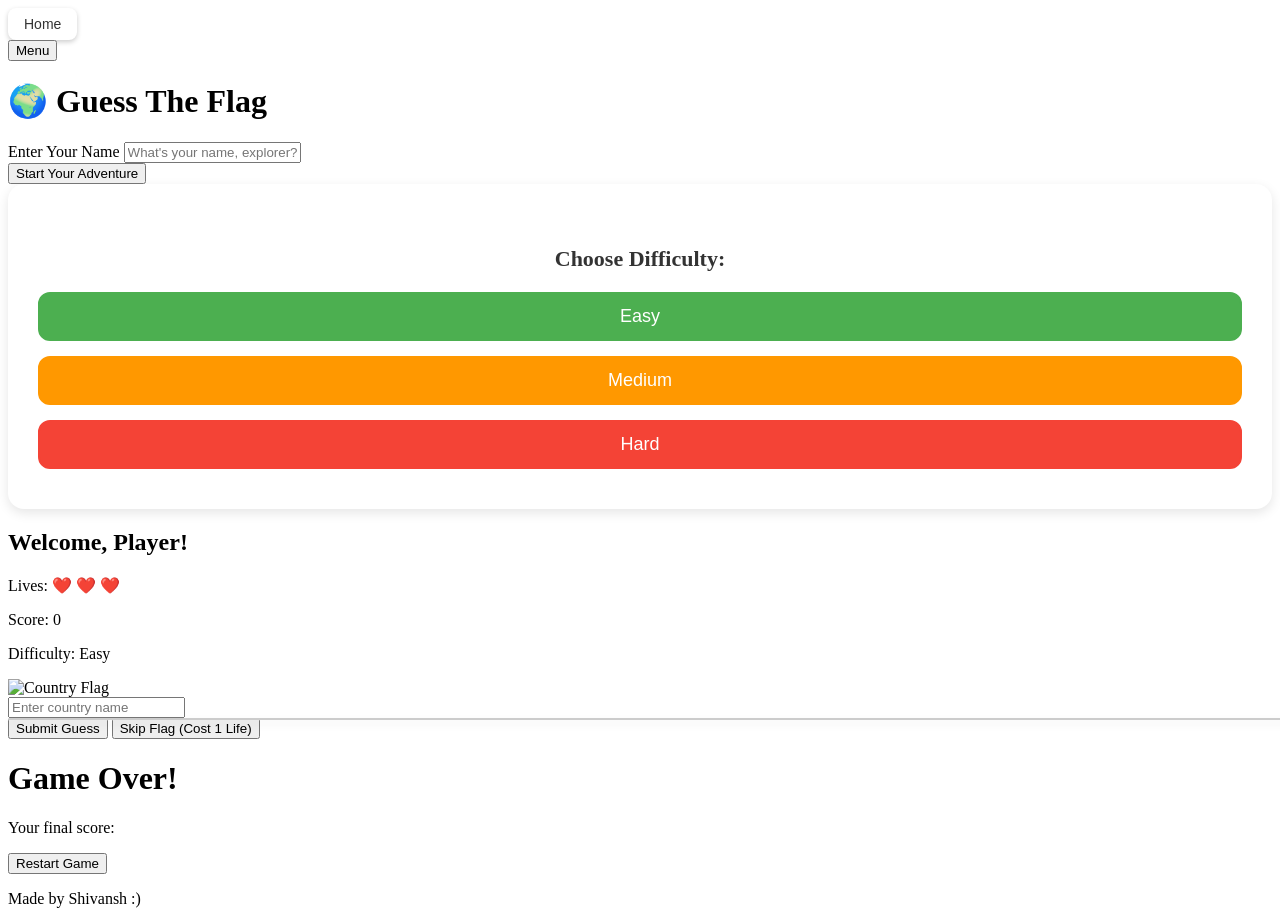
==== index.html @ b685296e "Base Files Pushed" ====
<!DOCTYPE html>
<html lang="en">
  <head>
    <meta charset="UTF-8" />
    <meta name="viewport" content="width=device-width, initial-scale=1.0" />
    <title>Flag Guessing Adventure</title>
    <link href="https://cdn.jsdelivr.net/npm/tailwindcss@2.2.19/dist/tailwind.min.css" rel="stylesheet" />
    <link href="styles.css" rel="stylesheet" />
    <link rel="icon" href="data:image/svg+xml,%3Csvg xmlns='http://www.w3.org/2000/svg' viewBox='0 0 100 100'%3E%3Ccircle cx='50' cy='50' r='40' fill='%234CAF50' /%3E%3Ctext x='50%' y='50%' font-size='48' text-anchor='middle' fill='white'%3E🌍%3C/text%3E%3C/svg%3E" />
  

</head>
  <body class="bg-gradient-to-br from-blue-500 to-purple-600 min-h-screen flex items-center justify-center">
    <div id="home-btn-fixed" class="fixed top-4 left-4 z-10">
      <button id="home-btn-fixed-element" class="home-btn">Home</button>
    </div>
<!-- Menu Button -->
<button id="menu-btn" class="fixed top-4 right-20 z-10 bg-blue-500 text-white p-2 rounded-md shadow-md hover:bg-blue-600 focus:outline-none">Menu</button>

<!-- Menu Dropdown -->
<div id="menu" class="hidden absolute top-12 right-20 bg-white text-black border border-gray-300 rounded-md shadow-lg w-40 opacity-0 transition-opacity duration-300 ease-in-out">
  <a href="about.html" id="about-link" class="block px-4 py-2 hover:bg-gray-200">About</a>
  <a href="https://github.com/ShiiiivanshSingh/Flag-Guess-" target="_blank" id="repo-link" class="block px-4 py-2 hover:bg-gray-200">Repo</a>
</div>


    <div id="landing-page" class="w-96 bg-white rounded-xl shadow-2xl p-8 text-center">
      <h1 class="text-3xl font-bold mb-6 text-gray-800">🌍 Guess The Flag</h1>
      <div class="mb-6">
        <label for="player-name" class="block text-gray-700 mb-2">Enter Your Name</label>
        <input type="text" id="player-name" placeholder="What's your name, explorer?" class="w-full p-3 border rounded-lg focus:outline-none focus:ring-2 focus:ring-blue-500" />
      </div>
      <button id="start-game-btn" class="w-full bg-blue-500 text-white py-3 rounded-lg hover:bg-blue-600 transition duration-300 mb-4">Start Your Adventure</button>
    </div>

    <div id="difficulty-screen" class="hidden mb-6 text-center">
      <div class="difficulty-options">
        <p class="difficulty-label">Choose Difficulty:</p>
        <div class="difficulty-container">
          <button id="easy-btn" class="difficulty-btn easy">Easy</button>
          <button id="medium-btn" class="difficulty-btn medium">Medium</button>
          <button id="hard-btn" class="difficulty-btn hard">Hard</button>
        </div>
      </div>
    </div>

    <div id="game-container" class="hidden w-full max-w-md bg-white rounded-xl shadow-2xl p-6 text-center">
      <h2 id="player-greeting" class="text-2xl font-bold mb-4">Welcome, Player!</h2>
      <div class="flex justify-between mb-4">
        <p class="text-sm">Lives: <span id="lives">❤️ ❤️ ❤️</span></p>
        <p class="text-sm">Score: <span id="score-value">0</span></p>
      </div>
      <p id="difficulty-label" class="text-lg font-semibold mb-2">Difficulty: Easy</p>
      <div class="mb-4 h-6"><p id="hint" class="text-sm text-gray-600"></p></div>
      <div class="mb-6">
        <img id="flag-image" src="" alt="Country Flag" class="w-64 h-40 mx-auto object-cover border-2 rounded-lg" />
      </div>
      <div class="relative">
        <input type="text" id="guess" placeholder="Enter country name" class="w-full p-3 border rounded-lg mb-2 focus:outline-none focus:ring-2 focus:ring-blue-500" />
        <div id="suggestions" class="absolute z-10 w-full max-h-40 overflow-y-auto bg-white border rounded-lg shadow-lg"></div>
      </div>
      <button id="submit-btn" class="w-full bg-blue-500 text-white py-3 rounded-lg hover:bg-blue-600 transition duration-300">Submit Guess</button>
      <button id="skip-flag-btn" class="w-full bg-gray-500 text-white py-3 rounded-lg hover:bg-gray-600 transition duration-300 mt-4">Skip Flag (Cost 1 Life)</button>
      <p id="result" class="mt-4 text-lg font-semibold"></p>
    </div>

    <div id="game-over-screen" class="hidden w-full max-w-md bg-white rounded-xl shadow-2xl p-8 text-center">
      <h1 class="text-3xl font-bold mb-6 text-gray-800">Game Over!</h1>
      <p>Your final score: <span id="final-score"></span></p>
      <button id="restart-btn" class="w-full bg-blue-500 text-white py-3 rounded-lg hover:bg-blue-600 transition duration-300 mt-4">Restart Game</button>
      
      <p class="text-sm text-gray-500 mt-6">Made by Shivansh :)</p>
    </div>

    <script src="script.js"></script>
  </body>
</html>
---- styles.css ----
.difficulty-btn {
    padding: 12px 24px;
    font-size: 18px;
    width: 100%;
    cursor: pointer;
    transition: all 0.3s ease;
    border-radius: 12px;
    border: 2px solid transparent;
  }
  
  .difficulty-btn:hover {
    opacity: 0.8;
    transform: scale(1.05);
  }
  
  .difficulty-options {
    background-color: white;
    padding: 40px 30px;
    border-radius: 16px;
    box-shadow: 0 4px 12px rgba(0, 0, 0, 0.1);
    text-align: center;
  }
  
  .difficulty-container {
    display: grid;
    gap: 15px;
    grid-template-columns: 1fr;
    margin-top: 20px;
  }
  
  .difficulty-label {
    font-size: 22px;
    font-weight: bold;
    color: #333;
    margin-bottom: 20px;
  }
  
  .difficulty-btn.easy {
    background-color: #4caf50;
    color: white;
    border-color: #4caf50;
  }
  
  .difficulty-btn.medium {
    background-color: #ff9800;
    color: white;
    border-color: #ff9800;
  }
  
  .difficulty-btn.hard {
    background-color: #f44336;
    color: white;
    border-color: #f44336;
  }
  
  #home-btn-fixed-element {
    font-size: 14px;
    padding: 8px 16px;
    background-color: #ffffff;
    color: #333;
    border: none;
    border-radius: 8px;
    box-shadow: 0 2px 5px rgba(0, 0, 0, 0.2);
    cursor: pointer;
  }
  
  #home-btn-fixed-element:hover {
    background-color: #f0f0f0;
  }
  

 
  #menu {
    position: absolute;
    top: 5rem;  /* Adjust the dropdown to appear below the button */
    right: 3rem; /* Align the dropdown with the button */
    background-color: white;
    border: 1px solid #ccc;
    border-radius: 8px;
    box-shadow: 0 4px 6px rgba(0, 0, 0, 0.1);
    transition: opacity 0.3s ease-in-out, transform 0.3s ease-in-out;
    opacity: 0; /* Initially hidden */
    transform: translateY(-10px); /* Position the menu slightly above its final position */
  } 
  
  /* When the menu is visible */
  #menu.show {
    opacity: 1;
    transform: translateY(0); /* Menu slides down */
  }
  
  /* Mobile responsiveness */
  @media (max-width: 768px) {
    #menu-btn {
      top: 1.5rem; /* Adjust top positioning on smaller screens */
      right: 1rem; /* Adjust right positioning on smaller screens */
    }
  
    #menu {
      right: 1rem; /* Align the dropdown menu with the button */
    }
  }
  
  #suggestions {
    position: absolute;
    z-index: 10;
    width: 100%;
    max-height: 150px;
    overflow-y: auto;
    background-color: white;
    border: 1px solid #ccc;
    border-radius: 8px;
    box-shadow: 0 4px 8px rgba(0, 0, 0, 0.1);
  }
  
  #suggestions div {
    padding: 8px;
    cursor: pointer;
  }
  
  #suggestions div:hover {
    background-color: #f0f0f0;
  }
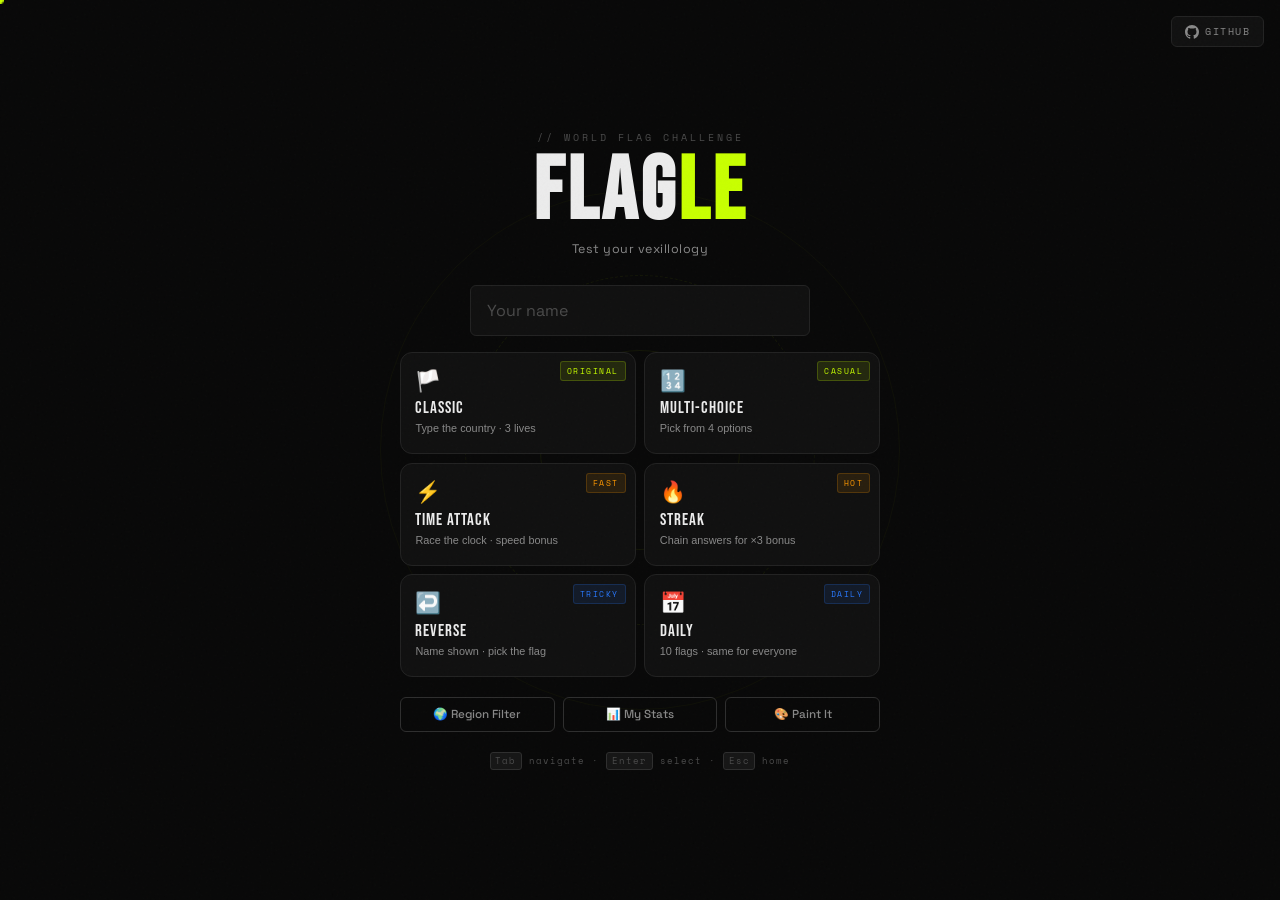
==== commit cf318f51: "V@>)" ====
--- a/index.html
+++ b/index.html
@@ -1,77 +1,279 @@
-<!DOCTYPE html>
-<html lang="en">
-  <head>
-    <meta charset="UTF-8" />
-    <meta name="viewport" content="width=device-width, initial-scale=1.0" />
-    <title>Flag Guessing Adventure</title>
-    <link href="https://cdn.jsdelivr.net/npm/tailwindcss@2.2.19/dist/tailwind.min.css" rel="stylesheet" />
-    <link href="styles.css" rel="stylesheet" />
-    <link rel="icon" href="data:image/svg+xml,%3Csvg xmlns='http://www.w3.org/2000/svg' viewBox='0 0 100 100'%3E%3Ccircle cx='50' cy='50' r='40' fill='%234CAF50' /%3E%3Ctext x='50%' y='50%' font-size='48' text-anchor='middle' fill='white'%3E🌍%3C/text%3E%3C/svg%3E" />
-  
-
-</head>
-  <body class="bg-gradient-to-br from-blue-500 to-purple-600 min-h-screen flex items-center justify-center">
-    <div id="home-btn-fixed" class="fixed top-4 left-4 z-10">
-      <button id="home-btn-fixed-element" class="home-btn">Home</button>
-    </div>
-<!-- Menu Button -->
-<button id="menu-btn" class="fixed top-4 right-20 z-10 bg-blue-500 text-white p-2 rounded-md shadow-md hover:bg-blue-600 focus:outline-none">Menu</button>
-
-<!-- Menu Dropdown -->
-<div id="menu" class="hidden absolute top-12 right-20 bg-white text-black border border-gray-300 rounded-md shadow-lg w-40 opacity-0 transition-opacity duration-300 ease-in-out">
-  <a href="about.html" id="about-link" class="block px-4 py-2 hover:bg-gray-200">About</a>
-  <a href="https://github.com/ShiiiivanshSingh/Flag-Guess-" target="_blank" id="repo-link" class="block px-4 py-2 hover:bg-gray-200">Repo</a>
-</div>
-
-
-    <div id="landing-page" class="w-96 bg-white rounded-xl shadow-2xl p-8 text-center">
-      <h1 class="text-3xl font-bold mb-6 text-gray-800">🌍 Guess The Flag</h1>
-      <div class="mb-6">
-        <label for="player-name" class="block text-gray-700 mb-2">Enter Your Name</label>
-        <input type="text" id="player-name" placeholder="What's your name, explorer?" class="w-full p-3 border rounded-lg focus:outline-none focus:ring-2 focus:ring-blue-500" />
-      </div>
-      <button id="start-game-btn" class="w-full bg-blue-500 text-white py-3 rounded-lg hover:bg-blue-600 transition duration-300 mb-4">Start Your Adventure</button>
-    </div>
-
-    <div id="difficulty-screen" class="hidden mb-6 text-center">
-      <div class="difficulty-options">
-        <p class="difficulty-label">Choose Difficulty:</p>
-        <div class="difficulty-container">
-          <button id="easy-btn" class="difficulty-btn easy">Easy</button>
-          <button id="medium-btn" class="difficulty-btn medium">Medium</button>
-          <button id="hard-btn" class="difficulty-btn hard">Hard</button>
-        </div>
-      </div>
-    </div>
-
-    <div id="game-container" class="hidden w-full max-w-md bg-white rounded-xl shadow-2xl p-6 text-center">
-      <h2 id="player-greeting" class="text-2xl font-bold mb-4">Welcome, Player!</h2>
-      <div class="flex justify-between mb-4">
-        <p class="text-sm">Lives: <span id="lives">❤️ ❤️ ❤️</span></p>
-        <p class="text-sm">Score: <span id="score-value">0</span></p>
-      </div>
-      <p id="difficulty-label" class="text-lg font-semibold mb-2">Difficulty: Easy</p>
-      <div class="mb-4 h-6"><p id="hint" class="text-sm text-gray-600"></p></div>
-      <div class="mb-6">
-        <img id="flag-image" src="" alt="Country Flag" class="w-64 h-40 mx-auto object-cover border-2 rounded-lg" />
-      </div>
-      <div class="relative">
-        <input type="text" id="guess" placeholder="Enter country name" class="w-full p-3 border rounded-lg mb-2 focus:outline-none focus:ring-2 focus:ring-blue-500" />
-        <div id="suggestions" class="absolute z-10 w-full max-h-40 overflow-y-auto bg-white border rounded-lg shadow-lg"></div>
-      </div>
-      <button id="submit-btn" class="w-full bg-blue-500 text-white py-3 rounded-lg hover:bg-blue-600 transition duration-300">Submit Guess</button>
-      <button id="skip-flag-btn" class="w-full bg-gray-500 text-white py-3 rounded-lg hover:bg-gray-600 transition duration-300 mt-4">Skip Flag (Cost 1 Life)</button>
-      <p id="result" class="mt-4 text-lg font-semibold"></p>
-    </div>
-
-    <div id="game-over-screen" class="hidden w-full max-w-md bg-white rounded-xl shadow-2xl p-8 text-center">
-      <h1 class="text-3xl font-bold mb-6 text-gray-800">Game Over!</h1>
-      <p>Your final score: <span id="final-score"></span></p>
-      <button id="restart-btn" class="w-full bg-blue-500 text-white py-3 rounded-lg hover:bg-blue-600 transition duration-300 mt-4">Restart Game</button>
-      
-      <p class="text-sm text-gray-500 mt-6">Made by Shivansh :)</p>
-    </div>
-
-    <script src="script.js"></script>
-  </body>
-</html>
+<!DOCTYPE html>
+<html lang="en">
+<head>
+  <meta charset="UTF-8" />
+  <meta name="viewport" content="width=device-width, initial-scale=1.0" />
+  <title>Flagle — World Flag Challenge</title>
+  <link rel="preconnect" href="https://fonts.googleapis.com" />
+  <link href="https://fonts.googleapis.com/css2?family=Bebas+Neue&family=Space+Grotesk:wght@300;400;500;600;700&family=Space+Mono:wght@400;700&display=swap" rel="stylesheet" />
+  <link rel="stylesheet" href="style.css" />
+</head>
+<body>
+
+<div class="noise"></div>
+<canvas id="confetti-canvas"></canvas>
+
+<!-- custom cursor dot -->
+<div id="cursor-dot"></div>
+<div id="cursor-ring"></div>
+
+<button id="home-btn" aria-label="Go Home">⌂ HOME</button>
+<a id="github-btn" href="https://github.com/ShiiiivanshSingh/Flag-Guess-" target="_blank" rel="noopener noreferrer" aria-label="View on GitHub">
+  <svg width="14" height="14" viewBox="0 0 24 24" fill="currentColor"><path d="M12 0C5.374 0 0 5.373 0 12c0 5.302 3.438 9.8 8.207 11.387.599.111.793-.261.793-.577v-2.234c-3.338.726-4.033-1.416-4.033-1.416-.546-1.387-1.333-1.756-1.333-1.756-1.089-.745.083-.729.083-.729 1.205.084 1.839 1.237 1.839 1.237 1.07 1.834 2.807 1.304 3.492.997.107-.775.418-1.305.762-1.604-2.665-.305-5.467-1.334-5.467-5.931 0-1.311.469-2.381 1.236-3.221-.124-.303-.535-1.524.117-3.176 0 0 1.008-.322 3.301 1.23A11.509 11.509 0 0112 5.803c1.02.005 2.047.138 3.006.404 2.291-1.552 3.297-1.23 3.297-1.23.653 1.653.242 2.874.118 3.176.77.84 1.235 1.911 1.235 3.221 0 4.609-2.807 5.624-5.479 5.921.43.372.823 1.102.823 2.222v3.293c0 .319.192.694.801.576C20.566 21.797 24 17.3 24 12c0-6.627-5.373-12-12-12z"/></svg>
+  GitHub
+</a>
+
+<!-- ═══════ LANDING ═══════ -->
+<div id="screen-landing" class="screen active">
+  <div class="landing-bg">
+    <div class="globe-ring r1"></div>
+    <div class="globe-ring r2"></div>
+    <div class="globe-ring r3"></div>
+  </div>
+  <div class="landing-inner">
+    <div class="logo-lockup">
+      <div class="logo-eyebrow">// WORLD FLAG CHALLENGE</div>
+      <h1 class="logo">FLAG<span>LE</span></h1>
+      <div class="logo-sub" id="logo-sub">Test your vexillology</div>
+    </div>
+    <div class="name-row">
+      <!-- greeting shown when name is saved -->
+      <div class="name-greeting" id="name-greeting" style="display:none">
+        <span class="greeting-text" id="greeting-text"></span>
+        <button class="greeting-edit" id="greeting-edit">not you?</button>
+      </div>
+      <!-- input shown when no saved name -->
+      <div class="name-input-wrap" id="name-input-wrap">
+        <input type="text" id="player-name" placeholder="Your name" maxlength="24" aria-label="Player name" autocomplete="off" />
+        <button class="name-tick" id="name-tick-btn" aria-label="Confirm name" style="display:none">✓</button>
+      </div>
+    </div>
+    <div class="stats-pill" id="stats-pill" style="display:none">
+      <span id="pill-flags">0 flags seen</span>
+      <span class="pill-dot"></span>
+      <span id="pill-acc">0% accuracy</span>
+      <span class="pill-dot"></span>
+      <button class="pill-link" id="view-stats-btn">Stats →</button>
+    </div>
+    <nav class="mode-grid">
+      <button class="mode-card" data-mode="classic"><div class="mode-card-bg"></div><span class="mode-icon">🏳️</span><span class="mode-title">Classic</span><span class="mode-desc">Type the country · 3 lives</span><span class="mode-tag">ORIGINAL</span></button>
+      <button class="mode-card" data-mode="multichoice"><div class="mode-card-bg"></div><span class="mode-icon">🔢</span><span class="mode-title">Multi-Choice</span><span class="mode-desc">Pick from 4 options</span><span class="mode-tag">CASUAL</span></button>
+      <button class="mode-card" data-mode="timeattack"><div class="mode-card-bg"></div><span class="mode-icon">⚡</span><span class="mode-title">Time Attack</span><span class="mode-desc">Race the clock · speed bonus</span><span class="mode-tag mode-tag--fire">FAST</span></button>
+      <button class="mode-card" data-mode="streak"><div class="mode-card-bg"></div><span class="mode-icon">🔥</span><span class="mode-title">Streak</span><span class="mode-desc">Chain answers for ×3 bonus</span><span class="mode-tag mode-tag--fire">HOT</span></button>
+      <button class="mode-card" data-mode="reverse"><div class="mode-card-bg"></div><span class="mode-icon">↩️</span><span class="mode-title">Reverse</span><span class="mode-desc">Name shown · pick the flag</span><span class="mode-tag mode-tag--blue">TRICKY</span></button>
+      <button class="mode-card" data-mode="daily"><div class="mode-card-bg"></div><span class="mode-icon">📅</span><span class="mode-title">Daily</span><span class="mode-desc">10 flags · same for everyone</span><span class="mode-tag mode-tag--blue">DAILY</span></button>
+    </nav>
+    <div class="landing-footer">
+      <button class="btn-ghost sm" id="region-btn">🌍 Region Filter</button>
+      <button class="btn-ghost sm" id="stats-page-btn">📊 My Stats</button>
+      <button class="btn-ghost sm" id="paint-mode-btn">🎨 Paint It</button>
+    </div>
+    <p class="kbd-hint"><kbd>Tab</kbd> navigate · <kbd>Enter</kbd> select · <kbd>Esc</kbd> home</p>
+  </div>
+</div>
+
+<!-- ═══════ DIFFICULTY ═══════ -->
+<div id="screen-difficulty" class="screen">
+  <div class="section-header">
+    <h2 class="section-title">Difficulty</h2>
+    <p class="section-sub" id="diff-mode-label">Classic Mode</p>
+  </div>
+  <div class="diff-grid">
+    <button class="diff-btn easy" data-diff="easy"><div class="diff-info"><span class="diff-name">Easy</span><span class="diff-desc">Capital hint · 1× points</span></div><span class="diff-badge green">1×</span></button>
+    <button class="diff-btn medium" data-diff="medium"><div class="diff-info"><span class="diff-name">Medium</span><span class="diff-desc">Region hint · 2× points</span></div><span class="diff-badge yellow">2×</span></button>
+    <button class="diff-btn hard" data-diff="hard"><div class="diff-info"><span class="diff-name">Hard</span><span class="diff-desc">No hints · 3× points</span></div><span class="diff-badge red">3×</span></button>
+  </div>
+  <button class="btn-ghost" id="back-from-diff">← Back</button>
+</div>
+
+<!-- ═══════ REGION ═══════ -->
+<div id="screen-region" class="screen">
+  <div class="section-header">
+    <h2 class="section-title">Region</h2>
+    <p class="section-sub">Which flags to include</p>
+  </div>
+  <div class="region-grid">
+    <button class="region-btn active" data-region="all">🌐 All</button>
+    <button class="region-btn" data-region="Europe">🇪🇺 Europe</button>
+    <button class="region-btn" data-region="Asia">🌏 Asia</button>
+    <button class="region-btn" data-region="Africa">🌍 Africa</button>
+    <button class="region-btn" data-region="Americas">🌎 Americas</button>
+    <button class="region-btn" data-region="Oceania">🏝️ Oceania</button>
+  </div>
+  <button class="btn-primary" id="region-confirm-btn">Apply Filter</button>
+  <button class="btn-ghost" id="back-from-region">← Back</button>
+</div>
+
+<!-- ═══════ STATS ═══════ -->
+<div id="screen-stats" class="screen">
+  <div class="section-header">
+    <h2 class="section-title">My Stats</h2>
+    <p class="section-sub">Stored locally in your browser</p>
+  </div>
+  <div class="stats-grid">
+    <div class="stat-card accent"><div class="stat-val" id="st-seen">0</div><div class="stat-key">Flags Seen</div></div>
+    <div class="stat-card"><div class="stat-val" id="st-correct">0</div><div class="stat-key">Correct</div></div>
+    <div class="stat-card"><div class="stat-val" id="st-acc">0%</div><div class="stat-key">Accuracy</div></div>
+    <div class="stat-card"><div class="stat-val" id="st-streak">0</div><div class="stat-key">Best Streak</div></div>
+  </div>
+  <div class="region-acc-wrap">
+    <p class="stats-section-label">Accuracy by Region</p>
+    <div id="region-bars"></div>
+  </div>
+  <div class="nemesis-wrap" id="nemesis-wrap" style="display:none">
+    <p class="stats-section-label">😈 Your Nemesis Flag</p>
+    <div class="nemesis-card" id="nemesis-card"></div>
+  </div>
+  <div class="recent-wrong-wrap" id="recent-wrong-wrap" style="display:none">
+    <p class="stats-section-label">Recent Misses</p>
+    <div class="wrong-flags" id="wrong-flags"></div>
+  </div>
+  <div class="stats-actions">
+    <button class="btn-ghost danger-btn" id="reset-stats-btn">🗑 Reset Stats</button>
+    <button class="btn-ghost" id="back-from-stats">← Back</button>
+  </div>
+</div>
+
+<!-- ═══════ GAME ═══════ -->
+<div id="screen-game" class="screen">
+  <div class="hud" role="status">
+    <div class="hud-cell">
+      <span class="hud-label">Score</span>
+      <span class="hud-value accent" id="score-display">0</span>
+    </div>
+    <div class="hud-cell center">
+      <span class="hud-label" id="lives-label">Lives</span>
+      <div class="lives-row">
+        <span class="life-dot" id="l1"></span>
+        <span class="life-dot" id="l2"></span>
+        <span class="life-dot" id="l3"></span>
+      </div>
+    </div>
+    <div class="hud-cell right">
+      <span class="hud-label" id="right-hud-label">Round</span>
+      <span class="hud-value" id="round-display">1</span>
+    </div>
+  </div>
+
+  <div class="streak-bar" id="streak-bar"></div>
+
+  <div class="timer-wrap" id="timer-wrap" style="display:none">
+    <div class="timer-inner" id="timer-bar"></div>
+  </div>
+
+  <div class="flag-wrap" id="flag-wrap">
+    <img id="flag-image" src="" alt="Guess this flag" draggable="false" />
+    <div class="flag-shimmer" id="flag-shimmer"></div>
+  </div>
+
+  <p class="hint-bar" id="hint-text"></p>
+  <div class="similarity-warn" id="similarity-warn" style="display:none"></div>
+
+  <div id="classic-input" class="input-section">
+    <div class="input-wrap">
+      <input type="text" id="guess-input" placeholder="Country name…" autocomplete="off" aria-label="Country name" />
+      <div id="suggestions" role="listbox"></div>
+    </div>
+    <div class="action-row">
+      <button class="btn-primary" id="submit-btn">Guess</button>
+      <button class="btn-skip" id="skip-btn">SKIP −1♥</button>
+    </div>
+  </div>
+
+  <div id="mc-options" class="mc-grid" style="display:none"></div>
+  <div id="reverse-options" class="reverse-grid" style="display:none"></div>
+
+  <div class="feedback" id="feedback"></div>
+  <p class="kbd-hint in-game"><span id="kbd-game-hint">Type · <kbd>Enter</kbd> guess · <kbd>↑↓</kbd> suggest · <kbd>S</kbd> skip</span></p>
+</div>
+
+<!-- ═══════ GAME OVER ═══════ -->
+<div id="screen-gameover" class="screen">
+  <div class="go-inner">
+    <p class="go-eyebrow" id="go-eyebrow">Game Over</p>
+    <div class="go-score-wrap">
+      <div class="go-score" id="go-score">0</div>
+      <div class="go-label">FINAL SCORE</div>
+    </div>
+    <div class="new-record" id="new-record">🏆 New Personal Best!</div>
+    <div class="go-meta">
+      <div class="go-stat"><div class="go-stat-val" id="go-correct">—</div><div class="go-stat-key">Correct</div></div>
+      <div class="go-stat"><div class="go-stat-val" id="go-rounds">—</div><div class="go-stat-key">Rounds</div></div>
+      <div class="go-stat"><div class="go-stat-val" id="go-diff">—</div><div class="go-stat-key">Difficulty</div></div>
+      <div class="go-stat"><div class="go-stat-val" id="go-best">—</div><div class="go-stat-key">Best Ever</div></div>
+    </div>
+    <div class="go-streak" id="go-streak"></div>
+
+    <!-- FLAG PAINT MINI-GAME -->
+    <div class="minigame-wrap" id="minigame-wrap">
+      <div class="minigame-header">
+        <span class="minigame-label">🎨 Paint the Flag</span>
+        <span class="minigame-sub" id="paint-country-name">Recreate the last flag</span>
+      </div>
+      <div class="paint-layout">
+        <div class="paint-side">
+          <p class="paint-side-label">Reference</p>
+          <img id="paint-reference" src="" alt="Reference flag" class="paint-ref-img" />
+        </div>
+        <div class="paint-side">
+          <p class="paint-side-label">Your version</p>
+          <canvas id="paint-canvas" width="270" height="180"></canvas>
+        </div>
+      </div>
+      <div class="palette" id="palette"></div>
+      <div class="paint-tools">
+        <button class="tool-btn active" id="tool-brush" title="Brush (B)">✏️</button>
+        <button class="tool-btn" id="tool-fill" title="Fill bucket (F)">🪣</button>
+        <button class="tool-btn" id="tool-eraser" title="Eraser (E)">🧹</button>
+        <label class="brush-size-wrap" title="Brush size">
+          <input type="range" id="brush-size" min="3" max="35" value="14" />
+        </label>
+        <button class="tool-btn" id="paint-clear" title="Clear canvas">🗑️</button>
+      </div>
+    </div>
+
+    <div class="go-actions">
+      <button class="btn-primary" id="restart-btn">▶ Play Again</button>
+      <button class="btn-ghost" id="share-btn">📤 Share Result</button>
+      <button class="btn-ghost" id="change-mode-btn">↩ Change Mode</button>
+    </div>
+    <div class="share-toast" id="share-toast">📋 Copied to clipboard!</div>
+  </div>
+</div>
+
+<!-- ═══════ STANDALONE PAINT SCREEN ═══════ -->
+<div id="screen-paint" class="screen">
+  <div class="paint-standalone-inner">
+    <div class="paint-standalone-header">
+      <h2 class="paint-standalone-title" id="paint-standalone-flag-name">Paint the Flag</h2>
+      <p class="paint-standalone-sub">Draw it as best you can · use the fill bucket for large areas</p>
+    </div>
+    <div class="paint-layout full">
+      <div class="paint-side">
+        <p class="paint-side-label">Reference</p>
+        <img id="paint-standalone-reference" src="" alt="Reference flag" class="paint-ref-img" />
+      </div>
+      <div class="paint-side">
+        <p class="paint-side-label">Your Canvas</p>
+        <canvas id="paint-standalone-canvas" width="360" height="240"></canvas>
+      </div>
+    </div>
+    <div class="palette" id="paint-standalone-palette"></div>
+    <div class="paint-tools">
+      <button class="tool-btn active" id="tool-brush-s" title="Brush">✏️</button>
+      <button class="tool-btn" id="tool-fill-s" title="Fill bucket">🪣</button>
+      <button class="tool-btn" id="tool-eraser-s" title="Eraser">🧹</button>
+      <label class="brush-size-wrap"><input type="range" id="brush-size-s" min="3" max="40" value="14" /></label>
+      <button class="tool-btn" id="paint-standalone-clear" title="Clear">🗑️</button>
+    </div>
+    <div class="paint-standalone-actions">
+      <button class="btn-primary" id="paint-standalone-new">🎲 New Flag</button>
+      <button class="btn-ghost" id="paint-standalone-back">← Back to Menu</button>
+    </div>
+  </div>
+</div>
+
+<script src="data.js"></script>
+<script src="game.js"></script>
+</body>
+</html>
--- a/style.css
+++ b/style.css
@@ -0,0 +1,551 @@
+/* ═══════════════════════════════════════════════════
+   FLAGLE — STYLESHEET v2
+   Bebas Neue + Space Grotesk · Dark Industrial
+═══════════════════════════════════════════════════ */
+
+*,*::before,*::after{box-sizing:border-box;margin:0;padding:0}
+
+:root {
+  --bg:       #080808;
+  --s1:       #101010;
+  --s2:       #161616;
+  --s3:       #1e1e1e;
+  --border:   #222;
+  --border2:  #2e2e2e;
+  --text:     #ebebeb;
+  --muted:    #4a4a4a;
+  --muted2:   #888;
+  --accent:   #c8ff00;
+  --acc2:     #a0cc00;
+  --red:      #ff3b3b;
+  --green:    #00e676;
+  --orange:   #ff9800;
+  --blue:     #2979ff;
+  --r:        6px;
+  --rl:       12px;
+  --fh:       'Bebas Neue', sans-serif;
+  --fb:       'Space Grotesk', sans-serif;
+  --fm:       'Space Mono', monospace;
+  --tr:       0.2s ease;
+}
+
+html{scroll-behavior:smooth}
+::-webkit-scrollbar{width:3px}
+::-webkit-scrollbar-thumb{background:var(--border2);border-radius:2px}
+
+body {
+  background: var(--bg);
+  color: var(--text);
+  font-family: var(--fb);
+  min-height: 100vh;
+  display: flex;
+  align-items: center;
+  justify-content: center;
+  padding: 1rem;
+  overflow-x: hidden;
+}
+
+/* NOISE */
+.noise {
+  position: fixed; inset: 0; pointer-events: none; z-index: 997;
+  background-image: url("data:image/svg+xml,%3Csvg viewBox='0 0 512 512' xmlns='http://www.w3.org/2000/svg'%3E%3Cfilter id='n'%3E%3CfeTurbulence type='fractalNoise' baseFrequency='0.75' numOctaves='4' stitchTiles='stitch'/%3E%3C/filter%3E%3Crect width='100%25' height='100%25' filter='url(%23n)' opacity='0.04'/%3E%3C/svg%3E");
+  opacity: 0.5;
+}
+
+#confetti-canvas{position:fixed;inset:0;pointer-events:none;z-index:996}
+
+/* ── SCREENS ── */
+.screen{display:none;width:100%;max-width:480px}
+.screen.active{display:block;animation:rise 0.4s cubic-bezier(0.22,1,0.36,1)}
+
+@keyframes rise{from{opacity:0;transform:translateY(20px)}to{opacity:1;transform:none}}
+
+/* ── FIXED CHROME ── */
+#home-btn {
+  position:fixed;top:1rem;left:1rem;
+  background:var(--s1);border:1px solid var(--border);color:var(--muted2);
+  font-family:var(--fm);font-size:0.62rem;letter-spacing:2px;padding:.45rem .8rem;
+  border-radius:var(--r);cursor:pointer;transition:all var(--tr);z-index:100;
+  text-transform:uppercase;display:none;
+}
+#home-btn:hover,#home-btn:focus{border-color:var(--accent);color:var(--accent);outline:none}
+
+#github-btn {
+  position:fixed;top:1rem;right:1rem;
+  background:var(--s1);border:1px solid var(--border);color:var(--muted2);
+  font-family:var(--fm);font-size:0.62rem;letter-spacing:1.5px;padding:.45rem .8rem;
+  border-radius:var(--r);cursor:pointer;transition:all var(--tr);z-index:100;
+  text-decoration:none;display:flex;align-items:center;gap:.4rem;text-transform:uppercase;
+}
+#github-btn:hover,#github-btn:focus{border-color:var(--accent);color:var(--accent);outline:none}
+
+/* ── BUTTONS ── */
+.btn-primary {
+  display:block;width:100%;padding:.875rem 1.25rem;
+  border-radius:var(--r);border:none;background:var(--accent);color:#000;
+  font-family:var(--fh);font-size:1.1rem;letter-spacing:2px;
+  cursor:pointer;transition:opacity var(--tr),transform .1s;
+}
+.btn-primary:hover{opacity:.88}
+.btn-primary:active{transform:scale(.98)}
+.btn-primary:focus{outline:2px solid var(--accent);outline-offset:3px}
+
+.btn-ghost {
+  display:block;width:100%;padding:.75rem 1.25rem;
+  border-radius:var(--r);border:1px solid var(--border2);
+  background:transparent;color:var(--muted2);
+  font-family:var(--fb);font-size:.85rem;font-weight:500;
+  cursor:pointer;transition:all var(--tr);margin-top:.5rem;
+}
+.btn-ghost:hover{border-color:var(--muted2);color:var(--text)}
+.btn-ghost:focus{outline:2px solid var(--muted2);outline-offset:2px}
+.btn-ghost.sm{margin-top:0;flex:1;padding:.6rem;font-size:.78rem}
+
+.btn-skip {
+  background:var(--s2);border:1px solid var(--border);color:var(--muted);
+  font-family:var(--fm);font-size:.62rem;letter-spacing:1px;
+  padding:0 1rem;border-radius:var(--r);cursor:pointer;
+  transition:all var(--tr);white-space:nowrap;text-transform:uppercase;
+}
+.btn-skip:hover{color:var(--red);border-color:var(--red)}
+
+/* ── INPUT ── */
+input[type="text"] {
+  width:100%;background:var(--s1);border:1px solid var(--border);
+  border-radius:var(--r);color:var(--text);font-family:var(--fb);
+  font-size:1rem;padding:.875rem 1rem;outline:none;
+  transition:border-color var(--tr),box-shadow var(--tr);
+}
+input[type="text"]:focus{border-color:var(--accent);box-shadow:0 0 0 2px rgba(200,255,0,.07)}
+input[type="text"]::placeholder{color:var(--muted)}
+
+.kbd-hint{font-family:var(--fm);font-size:.58rem;color:var(--muted);letter-spacing:1px;text-align:center;margin-top:1.25rem}
+.kbd-hint.in-game{margin-top:.5rem}
+kbd{display:inline-block;padding:.08rem .3rem;background:var(--s2);border:1px solid var(--border2);border-radius:3px;font-size:.58rem;font-family:var(--fm)}
+
+/* ═══ LANDING ═══ */
+#screen-landing{text-align:center;position:relative;overflow:visible}
+
+.landing-bg {
+  position:absolute;top:50%;left:50%;transform:translate(-50%,-50%);
+  pointer-events:none;z-index:0;width:600px;height:600px;
+}
+.globe-ring {
+  position:absolute;border-radius:50%;border:1px solid rgba(200,255,0,.06);
+  top:50%;left:50%;transform:translate(-50%,-50%);
+  animation:spin linear infinite;
+}
+.r1{width:200px;height:200px;animation-duration:20s}
+.r2{width:350px;height:350px;animation-duration:35s;border-style:dashed;animation-direction:reverse}
+.r3{width:520px;height:520px;animation-duration:55s;border-color:rgba(200,255,0,.03)}
+
+@keyframes spin{from{transform:translate(-50%,-50%) rotate(0deg)}to{transform:translate(-50%,-50%) rotate(360deg)}}
+
+.landing-inner{position:relative;z-index:1;display:flex;flex-direction:column;align-items:center}
+
+.logo-lockup{margin-bottom:1.75rem}
+.logo-eyebrow{font-family:var(--fm);font-size:.62rem;color:var(--muted);letter-spacing:3px;margin-bottom:.5rem}
+.logo{font-family:var(--fh);font-size:5.5rem;letter-spacing:4px;line-height:.9;color:var(--text)}
+.logo span{color:var(--accent)}
+.logo-sub{font-family:var(--fb);font-size:.78rem;color:var(--muted2);margin-top:.5rem;letter-spacing:.5px}
+
+.name-row{width:100%;max-width:340px;margin-bottom:1rem}
+.name-input-wrap{position:relative;display:flex;align-items:center;gap:.5rem}
+.name-input-wrap input{flex:1;margin-bottom:0}
+.name-tick{
+  flex-shrink:0;width:42px;height:42px;
+  border-radius:var(--r);border:none;
+  background:var(--accent);color:#000;
+  font-size:1.1rem;font-weight:700;
+  cursor:none;transition:all var(--tr);
+  display:flex;align-items:center;justify-content:center;
+  animation:tickPop .2s cubic-bezier(.22,1,.36,1);
+}
+.name-tick:hover{opacity:.88;transform:scale(1.05)}
+@keyframes tickPop{from{opacity:0;transform:scale(.7)}to{opacity:1;transform:scale(1)}}
+
+/* greeting row */
+.name-greeting{
+  display:flex;align-items:center;justify-content:center;gap:.65rem;
+  background:var(--s1);border:1px solid var(--border);
+  border-radius:100px;padding:.5rem 1.1rem;
+  animation:rise .35s cubic-bezier(.22,1,.36,1);
+  width:100%;
+}
+.greeting-text{
+  font-family:var(--fm);font-size:.75rem;color:var(--accent);
+  letter-spacing:.5px;white-space:nowrap;overflow:hidden;text-overflow:ellipsis;
+}
+.greeting-edit{
+  background:none;border:none;font-family:var(--fm);
+  font-size:.6rem;color:var(--muted);cursor:none;
+  text-decoration:underline;text-underline-offset:2px;
+  flex-shrink:0;padding:0;transition:color var(--tr);
+}
+.greeting-edit:hover{color:var(--muted2)}
+
+/* STATS PILL */
+.stats-pill {
+  display:flex;align-items:center;gap:.6rem;
+  background:var(--s1);border:1px solid var(--border);
+  border-radius:100px;padding:.35rem .85rem;
+  font-family:var(--fm);font-size:.62rem;color:var(--muted2);letter-spacing:.5px;
+  margin-bottom:1.25rem;
+}
+.pill-dot{width:3px;height:3px;border-radius:50%;background:var(--muted)}
+.pill-link{background:none;border:none;color:var(--accent);font-family:var(--fm);font-size:.62rem;cursor:pointer;letter-spacing:.5px}
+.pill-link:hover{text-decoration:underline}
+
+/* MODE GRID */
+.mode-grid{display:grid;grid-template-columns:1fr 1fr;gap:.55rem;width:100%;margin-bottom:1.25rem}
+.mode-grid .mode-card:last-child:nth-child(odd){grid-column:1/-1}
+
+.mode-card {
+  background:var(--s1);border:1px solid var(--border);border-radius:var(--rl);
+  padding:1rem .9rem;cursor:pointer;transition:all .22s ease;
+  display:flex;flex-direction:column;align-items:flex-start;text-align:left;
+  position:relative;overflow:hidden;
+}
+.mode-card-bg {
+  position:absolute;inset:0;opacity:0;transition:opacity .25s;
+  background:radial-gradient(circle at 70% 30%, rgba(200,255,0,.06), transparent 70%);
+}
+.mode-card:hover .mode-card-bg{opacity:1}
+.mode-card:hover{border-color:rgba(200,255,0,.35);transform:translateY(-2px);box-shadow:0 10px 28px rgba(0,0,0,.5)}
+.mode-card:focus{outline:2px solid var(--accent);outline-offset:2px;border-color:var(--accent)}
+
+.mode-icon{font-size:1.3rem;margin-bottom:.35rem;display:block}
+.mode-title{font-family:var(--fh);font-size:1.05rem;letter-spacing:1px;color:var(--text);display:block}
+.mode-desc{font-size:.68rem;color:var(--muted2);display:block;margin-top:.2rem;line-height:1.45}
+.mode-tag {
+  position:absolute;top:.55rem;right:.55rem;font-family:var(--fm);font-size:.5rem;
+  letter-spacing:1.5px;background:rgba(200,255,0,.1);color:var(--accent);
+  padding:.18rem .38rem;border-radius:3px;border:1px solid rgba(200,255,0,.2);
+}
+.mode-tag--fire{background:rgba(255,152,0,.1);color:var(--orange);border-color:rgba(255,152,0,.2)}
+.mode-tag--blue{background:rgba(41,121,255,.1);color:var(--blue);border-color:rgba(41,121,255,.2)}
+
+.landing-footer{display:grid;grid-template-columns:1fr 1fr 1fr;gap:.5rem;width:100%}
+.landing-footer .btn-ghost.sm{margin-top:0;padding:.6rem .4rem;font-size:.73rem;text-align:center}
+
+/* ═══ DIFFICULTY ═══ */
+#screen-difficulty{text-align:center}
+.section-header{margin-bottom:1.5rem}
+.section-title{font-family:var(--fh);font-size:2.4rem;letter-spacing:2px;margin-bottom:.25rem}
+.section-sub{font-family:var(--fm);font-size:.62rem;color:var(--muted);letter-spacing:2px;text-transform:uppercase}
+
+.diff-grid{display:grid;gap:.5rem;margin-bottom:1.25rem}
+.diff-btn {
+  width:100%;padding:1rem 1.25rem;border-radius:var(--r);border:1px solid var(--border);
+  background:var(--s1);color:var(--text);font-family:var(--fb);font-weight:500;font-size:.95rem;
+  cursor:pointer;display:flex;justify-content:space-between;align-items:center;
+  text-align:left;transition:all var(--tr);
+}
+.diff-btn:hover{background:var(--s2)}
+.diff-btn:focus{outline:2px solid var(--accent);outline-offset:2px}
+.diff-btn.easy:hover{border-color:var(--green)}
+.diff-btn.medium:hover{border-color:var(--accent)}
+.diff-btn.hard:hover{border-color:var(--red)}
+.diff-name{font-family:var(--fh);font-size:1.25rem;letter-spacing:1px;display:block}
+.diff-desc{font-size:.7rem;color:var(--muted2);display:block;margin-top:.18rem}
+.diff-badge{font-family:var(--fh);font-size:1.3rem;letter-spacing:1px;padding:.25rem .55rem;border-radius:var(--r);flex-shrink:0}
+.diff-badge.green{background:rgba(0,230,118,.1);color:var(--green)}
+.diff-badge.yellow{background:rgba(200,255,0,.1);color:var(--accent)}
+.diff-badge.red{background:rgba(255,59,59,.1);color:var(--red)}
+
+/* ═══ REGION ═══ */
+.region-grid{display:grid;grid-template-columns:1fr 1fr;gap:.5rem;margin-bottom:1.25rem}
+.region-btn {
+  padding:.75rem 1rem;border-radius:var(--r);border:1px solid var(--border);
+  background:var(--s1);color:var(--muted2);font-family:var(--fb);font-size:.85rem;
+  cursor:pointer;transition:all var(--tr);
+}
+.region-btn:hover{border-color:var(--border2);color:var(--text)}
+.region-btn.active{border-color:var(--accent);color:var(--accent);background:rgba(200,255,0,.05)}
+.region-btn:focus{outline:2px solid var(--accent);outline-offset:2px}
+
+/* ═══ STATS SCREEN ═══ */
+#screen-stats{text-align:left}
+
+.stats-grid{display:grid;grid-template-columns:1fr 1fr;gap:.5rem;margin-bottom:1.5rem}
+.stat-card {
+  background:var(--s1);border:1px solid var(--border);border-radius:var(--r);
+  padding:1rem .85rem;
+}
+.stat-card.accent{border-color:rgba(200,255,0,.2);background:rgba(200,255,0,.03)}
+.stat-val{font-family:var(--fh);font-size:2rem;letter-spacing:1px;color:var(--text)}
+.stat-card.accent .stat-val{color:var(--accent)}
+.stat-key{font-family:var(--fm);font-size:.58rem;color:var(--muted);letter-spacing:2px;text-transform:uppercase;margin-top:.2rem}
+
+.stats-section-label{font-family:var(--fm);font-size:.62rem;color:var(--muted);letter-spacing:2px;text-transform:uppercase;margin-bottom:.75rem}
+
+.region-acc-wrap{margin-bottom:1.25rem}
+.region-bar-row{display:flex;align-items:center;gap:.6rem;margin-bottom:.5rem}
+.region-bar-name{font-family:var(--fm);font-size:.65rem;color:var(--muted2);width:4.5rem;flex-shrink:0}
+.region-bar-track{flex:1;height:6px;background:var(--border);border-radius:3px;overflow:hidden}
+.region-bar-fill{height:100%;background:var(--accent);border-radius:3px;transition:width .6s ease}
+.region-bar-pct{font-family:var(--fm);font-size:.62rem;color:var(--muted2);width:2.5rem;text-align:right;flex-shrink:0}
+
+.nemesis-wrap,.recent-wrong-wrap{margin-bottom:1.25rem}
+
+.nemesis-card {
+  background:var(--s1);border:1px solid rgba(255,59,59,.25);border-radius:var(--r);
+  padding:1rem;display:flex;align-items:center;gap:1rem;
+}
+.nemesis-flag{width:90px;height:60px;object-fit:cover;border-radius:4px;border:1px solid var(--border2)}
+.nemesis-info{flex:1}
+.nemesis-name{font-family:var(--fh);font-size:1.3rem;letter-spacing:1px;color:var(--red)}
+.nemesis-stat{font-family:var(--fm);font-size:.65rem;color:var(--muted2);margin-top:.2rem}
+
+.wrong-flags{display:flex;gap:.5rem;flex-wrap:wrap}
+.wrong-flag-item{display:flex;flex-direction:column;align-items:center;gap:.35rem}
+.wrong-flag-item img{width:70px;height:47px;object-fit:cover;border-radius:4px;border:1px solid var(--border2)}
+.wrong-flag-item span{font-family:var(--fm);font-size:.55rem;color:var(--muted2);text-align:center}
+
+.stats-actions{display:flex;flex-direction:column;gap:.5rem;margin-top:1rem}
+.danger-btn{border-color:rgba(255,59,59,.3);color:rgba(255,59,59,.7)}
+.danger-btn:hover{border-color:var(--red);color:var(--red)}
+
+/* ═══ GAME SCREEN ═══ */
+.hud {
+  display:flex;justify-content:space-between;align-items:center;
+  margin-bottom:.85rem;padding-bottom:.85rem;border-bottom:1px solid var(--border);
+}
+.hud-cell{display:flex;flex-direction:column}
+.hud-cell.center{align-items:center}
+.hud-cell.right{align-items:flex-end}
+.hud-label{font-family:var(--fm);font-size:.56rem;color:var(--muted);letter-spacing:2.5px;text-transform:uppercase;margin-bottom:.2rem}
+.hud-value{font-family:var(--fh);font-size:1.7rem;letter-spacing:1px;line-height:1}
+.hud-value.accent{color:var(--accent)}
+
+.lives-row{display:flex;gap:5px;margin-top:2px}
+.life-dot{width:9px;height:9px;border-radius:50%;background:var(--red);transition:all .3s;display:block}
+.life-dot.lost{background:var(--border2);transform:scale(.75)}
+
+.streak-bar {
+  min-height:1.5rem;font-family:var(--fm);font-size:.7rem;letter-spacing:1.5px;
+  color:var(--orange);text-align:center;margin-bottom:.5rem;
+  display:flex;align-items:center;justify-content:center;gap:.4rem;
+  transition:opacity .3s;opacity:0;
+}
+.streak-bar.visible{opacity:1}
+
+.timer-wrap{position:relative;height:4px;background:var(--s2);border-radius:2px;overflow:hidden;margin-bottom:.7rem}
+.timer-inner{height:100%;background:var(--accent);border-radius:2px;transition:width 1s linear,background .5s;width:100%}
+.timer-inner.warning{background:var(--orange)}
+.timer-inner.danger{background:var(--red)}
+
+/* FLAG */
+.flag-wrap {
+  width:100%;aspect-ratio:3/2;border-radius:var(--rl);overflow:hidden;
+  background:var(--s1);border:1px solid var(--border);margin-bottom:.7rem;position:relative;
+}
+#flag-image{width:100%;height:100%;object-fit:cover;display:block;opacity:0;transition:opacity .3s}
+#flag-image.loaded{opacity:1}
+
+.flag-shimmer {
+  position:absolute;inset:0;
+  background:linear-gradient(90deg, transparent 0%, rgba(255,255,255,.04) 50%, transparent 100%);
+  background-size:200% 100%;
+  animation:shimmer 1.4s ease infinite;
+  pointer-events:none;
+}
+.flag-shimmer.hidden{display:none}
+@keyframes shimmer{0%{background-position:200% 0}100%{background-position:-200% 0}}
+
+.hint-bar{font-family:var(--fm);font-size:.73rem;color:var(--muted2);margin-bottom:.6rem;min-height:1.2em;letter-spacing:.3px;text-align:center}
+
+/* SIMILARITY WARNING */
+.similarity-warn {
+  background:rgba(255,152,0,.07);border:1px solid rgba(255,152,0,.2);
+  border-radius:var(--r);padding:.6rem .85rem;font-size:.8rem;color:var(--orange);
+  margin-bottom:.6rem;animation:rise .25s ease;
+  font-family:var(--fm);letter-spacing:.3px;line-height:1.5;
+}
+
+.input-section{margin-bottom:.4rem}
+.input-wrap{position:relative;margin-bottom:0}
+
+#suggestions {
+  position:absolute;top:calc(100% + 3px);left:0;right:0;
+  background:var(--s2);border:1px solid var(--border2);border-radius:var(--r);
+  max-height:170px;overflow-y:auto;z-index:50;display:none;
+  box-shadow:0 14px 36px rgba(0,0,0,.65);
+}
+.suggestion{padding:.6rem 1rem;cursor:pointer;font-size:.9rem;border-bottom:1px solid var(--border);transition:background .15s,color .15s}
+.suggestion:last-child{border-bottom:none}
+.suggestion:hover,.suggestion.highlighted{background:rgba(200,255,0,.07);color:var(--accent)}
+
+.action-row{display:grid;grid-template-columns:1fr auto;gap:.5rem;margin-top:.55rem}
+.action-row .btn-primary{width:auto}
+
+.mc-grid{display:grid;grid-template-columns:1fr 1fr;gap:.5rem;margin-bottom:.4rem}
+.mc-btn {
+  padding:.875rem .75rem;border-radius:var(--r);border:1px solid var(--border2);
+  background:var(--s1);color:var(--text);font-family:var(--fb);font-size:.85rem;font-weight:500;
+  cursor:pointer;transition:all var(--tr);text-align:center;
+}
+.mc-btn:hover{border-color:var(--accent);color:var(--accent);background:rgba(200,255,0,.04)}
+.mc-btn:focus{outline:2px solid var(--accent);outline-offset:2px}
+.mc-btn.correct{border-color:var(--green);background:rgba(0,230,118,.1);color:var(--green)}
+.mc-btn.wrong{border-color:var(--red);background:rgba(255,59,59,.08);color:var(--red)}
+.mc-btn:disabled{opacity:.55;cursor:not-allowed}
+
+.reverse-grid{display:grid;grid-template-columns:1fr 1fr;gap:.5rem;margin-bottom:.4rem}
+.reverse-flag-btn {
+  aspect-ratio:3/2;border-radius:var(--r);border:2px solid var(--border);
+  overflow:hidden;cursor:pointer;transition:all var(--tr);padding:0;background:var(--s1);
+}
+.reverse-flag-btn img{width:100%;height:100%;object-fit:cover;display:block;pointer-events:none}
+.reverse-flag-btn:hover{border-color:var(--accent);transform:scale(1.02)}
+.reverse-flag-btn:focus{outline:2px solid var(--accent);outline-offset:2px}
+.reverse-flag-btn.correct{border-color:var(--green);box-shadow:0 0 16px rgba(0,230,118,.25)}
+.reverse-flag-btn.wrong{border-color:var(--red)}
+.reverse-flag-btn:disabled{opacity:.7;cursor:not-allowed}
+
+.feedback {
+  border-radius:var(--r);font-size:.88rem;font-weight:600;padding:0;
+  max-height:0;overflow:hidden;transition:max-height .3s ease,padding .3s ease,margin .3s ease;
+}
+.feedback.show{padding:.7rem 1rem;max-height:80px;margin-top:.6rem}
+.feedback.correct{background:rgba(0,230,118,.08);color:var(--green);border:1px solid rgba(0,230,118,.18)}
+.feedback.wrong{background:rgba(255,59,59,.07);color:var(--red);border:1px solid rgba(255,59,59,.18)}
+
+@keyframes scorePop{0%{transform:scale(1)}40%{transform:scale(1.55) rotate(-3deg);color:var(--accent)}100%{transform:scale(1)}}
+.pop{animation:scorePop .45s cubic-bezier(.22,1,.36,1)}
+
+/* ═══ GAME OVER ═══ */
+#screen-gameover{text-align:center}
+.go-inner{display:flex;flex-direction:column;align-items:center}
+.go-eyebrow{font-family:var(--fm);font-size:.62rem;color:var(--muted);letter-spacing:3px;text-transform:uppercase;margin-bottom:.75rem}
+.go-score-wrap{margin-bottom:.5rem}
+.go-score{font-family:var(--fh);font-size:5.5rem;letter-spacing:-2px;color:var(--accent);line-height:.9;animation:scoreReveal .8s cubic-bezier(.22,1,.36,1)}
+@keyframes scoreReveal{from{opacity:0;transform:scale(.6)}to{opacity:1;transform:scale(1)}}
+.go-label{font-family:var(--fm);font-size:.6rem;color:var(--muted);letter-spacing:3px;margin-top:.25rem;margin-bottom:1rem}
+
+.new-record{background:rgba(200,255,0,.08);border:1px solid rgba(200,255,0,.22);color:var(--accent);border-radius:var(--r);padding:.55rem 1.25rem;font-size:.85rem;font-weight:600;margin-bottom:.85rem;display:none;animation:rise .4s ease}
+.new-record.show{display:block}
+
+.go-meta{display:grid;grid-template-columns:1fr 1fr;gap:.5rem;width:100%;margin-bottom:.85rem}
+.go-stat{background:var(--s1);border:1px solid var(--border);border-radius:var(--r);padding:.8rem .75rem}
+.go-stat-val{font-family:var(--fh);font-size:1.7rem;letter-spacing:1px}
+.go-stat-key{font-family:var(--fm);font-size:.55rem;color:var(--muted);letter-spacing:2px;text-transform:uppercase;margin-top:.18rem}
+
+.go-streak{font-family:var(--fm);font-size:.72rem;color:var(--orange);letter-spacing:1px;margin-bottom:.75rem;min-height:1em}
+
+/* ═══ PAINT MINI-GAME ═══ */
+.minigame-wrap {
+  width:100%;background:var(--s1);border:1px solid var(--border);
+  border-radius:var(--rl);padding:1rem;margin-bottom:1rem;
+}
+.minigame-header{display:flex;flex-direction:column;align-items:center;margin-bottom:.85rem}
+.minigame-label{font-family:var(--fh);font-size:1.3rem;letter-spacing:1px;color:var(--text)}
+.minigame-sub{font-family:var(--fm);font-size:.62rem;color:var(--muted);letter-spacing:1px;margin-top:.2rem}
+
+.paint-layout{display:grid;grid-template-columns:1fr 1fr;gap:.75rem;margin-bottom:.75rem}
+.paint-side{display:flex;flex-direction:column;gap:.35rem}
+.paint-side-label{font-family:var(--fm);font-size:.58rem;color:var(--muted);letter-spacing:1.5px;text-align:center;text-transform:uppercase}
+.paint-ref-img{width:100%;aspect-ratio:3/2;object-fit:cover;border-radius:var(--r);border:1px solid var(--border2)}
+#paint-canvas{width:100%;aspect-ratio:3/2;border-radius:var(--r);border:1px solid var(--border2);cursor:crosshair;background:#fff;display:block}
+
+.palette {
+  display:flex;gap:.4rem;justify-content:center;flex-wrap:wrap;margin-bottom:.65rem;
+}
+.palette-swatch {
+  width:26px;height:26px;border-radius:50%;border:2px solid transparent;
+  cursor:pointer;transition:all .18s;flex-shrink:0;
+}
+.palette-swatch:hover{transform:scale(1.2)}
+.palette-swatch.active{border-color:var(--text);transform:scale(1.15)}
+
+.paint-tools{display:flex;align-items:center;gap:.5rem;justify-content:center}
+.tool-btn {
+  background:var(--s2);border:1px solid var(--border);border-radius:var(--r);
+  padding:.35rem .5rem;cursor:pointer;font-size:.95rem;transition:all .18s;
+}
+.tool-btn:hover{border-color:var(--border2)}
+.tool-btn.active{border-color:var(--accent);background:rgba(200,255,0,.08)}
+
+.brush-size-wrap{display:flex;align-items:center}
+#brush-size{
+  width:70px;height:4px;-webkit-appearance:none;appearance:none;
+  background:var(--border2);border-radius:2px;outline:none;cursor:pointer;
+}
+#brush-size::-webkit-slider-thumb{
+  -webkit-appearance:none;appearance:none;
+  width:14px;height:14px;border-radius:50%;background:var(--accent);cursor:pointer;
+}
+
+.go-actions{width:100%}
+.go-actions .btn-primary{margin-bottom:.45rem}
+
+.share-toast{
+  display:none;margin-top:.6rem;font-family:var(--fm);font-size:.68rem;
+  color:var(--accent);letter-spacing:1px;animation:rise .2s ease;
+}
+.share-toast.show{display:block}
+
+/* custom cursor */
+*, *::before, *::after { cursor: none !important; }
+#cursor-dot {
+  position: fixed;
+  top: 0; left: 0;
+  width: 7px; height: 7px;
+  background: var(--accent);
+  border-radius: 50%;
+  pointer-events: none;
+  z-index: 9999;
+  transform: translate(-50%, -50%);
+  will-change: transform;
+  transition: opacity .2s, width .15s, height .15s;
+}
+#cursor-dot.pressed {
+  width: 5px; height: 5px;
+}
+#cursor-ring {
+  position: fixed;
+  top: 0; left: 0;
+  width: 30px; height: 30px;
+  border: 1.5px solid rgba(200,255,0,0.6);
+  border-radius: 50%;
+  pointer-events: none;
+  z-index: 9998;
+  transform: translate(-50%, -50%);
+  will-change: transform;
+  /* only transition size/color, never position — position via rAF */
+  transition: width .22s ease, height .22s ease, border-color .22s ease, opacity .2s;
+}
+#cursor-ring.hovered {
+  width: 48px; height: 48px;
+  border-color: var(--accent);
+}
+
+/* ALMOST feedback */
+.feedback.almost{background:rgba(255,235,59,.07);color:#ffe000;border:1px solid rgba(255,235,59,.2)}
+
+/* Pink mode tag */
+.mode-tag--pink{background:rgba(233,30,99,.1);color:#f06292;border-color:rgba(233,30,99,.2)}
+
+/* ═══ STANDALONE PAINT SCREEN ═══ */
+#screen-paint{text-align:center}
+.paint-standalone-inner{display:flex;flex-direction:column;align-items:center}
+.paint-standalone-header{margin-bottom:1rem}
+.paint-standalone-title{font-family:var(--fh);font-size:2rem;letter-spacing:2px;color:var(--text)}
+.paint-standalone-sub{font-family:var(--fm);font-size:.62rem;color:var(--muted);letter-spacing:1px;margin-top:.3rem}
+
+.paint-layout.full{grid-template-columns:1fr 1fr;gap:.75rem;width:100%;margin-bottom:.75rem}
+.paint-layout.full canvas{width:100%;aspect-ratio:3/2;border-radius:var(--r);border:1px solid var(--border2);cursor:crosshair;background:#fff;display:block}
+.paint-layout.full .paint-ref-img{width:100%;aspect-ratio:3/2;object-fit:cover;border-radius:var(--r);border:1px solid var(--border2)}
+
+.paint-standalone-actions{display:flex;flex-direction:column;gap:.5rem;width:100%;margin-top:.75rem}
+.paint-standalone-actions .btn-primary{display:block;width:100%;margin-bottom:0}
+.paint-standalone-actions .btn-ghost{display:block;width:100%;margin-top:0}
+
+/* ═══ RESPONSIVE ═══ */
+@media(max-width:420px){
+  .logo{font-size:4rem}
+  .mode-grid{gap:.4rem}
+  .mode-title{font-size:.95rem}
+  .go-score{font-size:4rem}
+  .paint-layout{grid-template-columns:1fr}
+}
